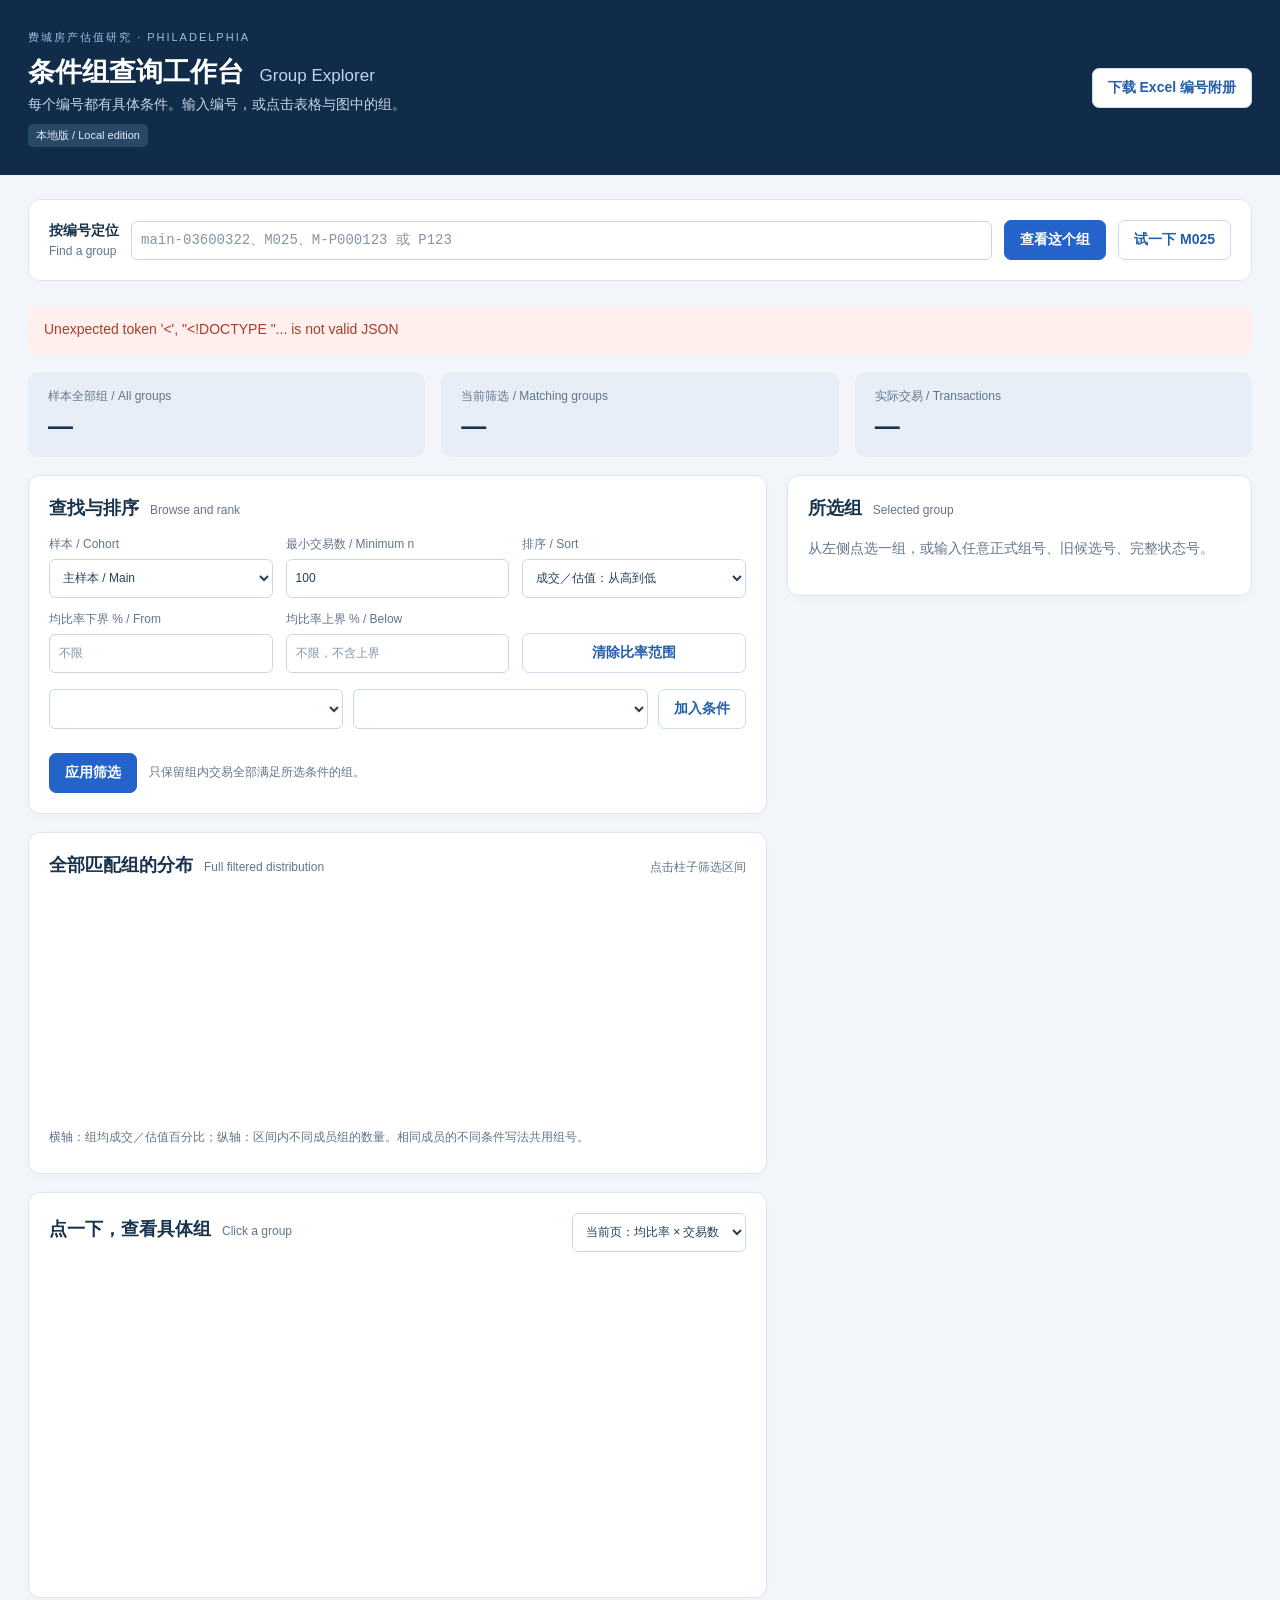
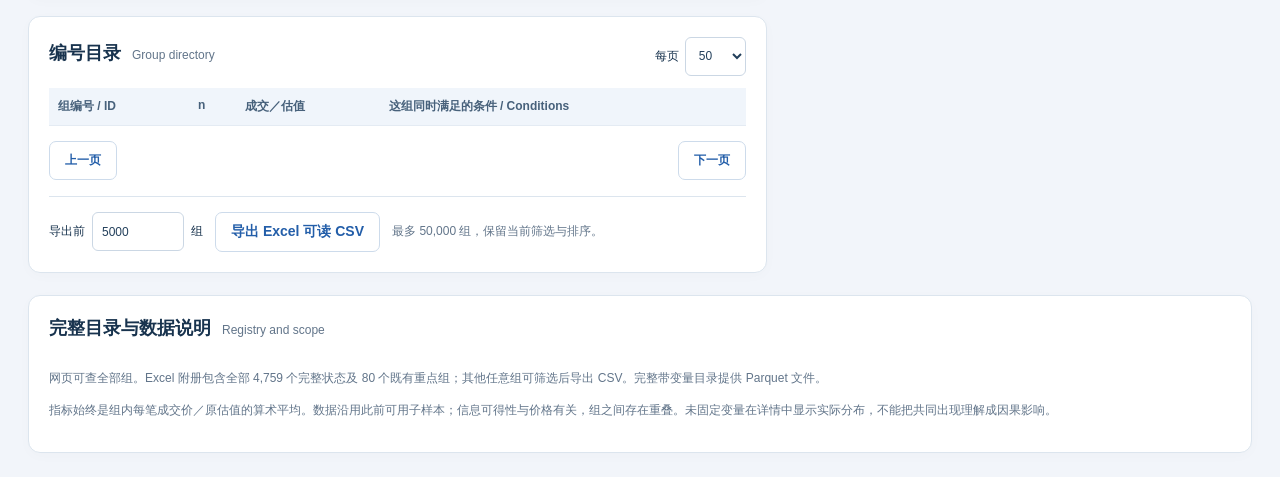
==== workbench/static/index.html @ 3913d10b "Publish Group Explorer with browser and portable local editions" ====
<!doctype html>
<html lang="zh-CN"><head><meta charset="utf-8"><link rel="icon" href="data:,"><meta name="viewport" content="width=device-width,initial-scale=1"><title>条件组查询工作台 · Group Explorer</title><link rel="stylesheet" href="styles.css"><script src="vendor/plotly.min.js" defer></script><script src="query-client.js" defer></script><script src="app.js" defer></script></head>
<body><header><div><span class="eyebrow">费城房产估值研究 · PHILADELPHIA</span><h1>条件组查询工作台 <small>Group Explorer</small></h1><p>每个编号都有具体条件。输入编号，或点击表格与图中的组。</p><span id="editionTag" class="edition-tag"></span></div><a id="companion" class="button secondary">下载编号附册</a></header>
<main><form id="lookupForm" class="lookup panel"><label for="groupInput">按编号定位 <span>Find a group</span></label><input id="groupInput" placeholder="main-03600322、M025、M-P000123 或 P123" autocomplete="off"><button type="submit">查看这个组</button><button id="example" type="button" class="secondary">试一下 M025</button></form>
<div id="loadProgress" class="hint" role="status" aria-live="polite"></div><div id="notice" role="status" aria-live="polite"></div><div id="error" role="alert" hidden></div>
<div class="metrics"><div class="metric"><span>样本全部组 / All groups</span><strong id="totalGroups">—</strong></div><div class="metric"><span>当前筛选 / Matching groups</span><strong id="filteredGroups">—</strong></div><div class="metric"><span>实际交易 / Transactions</span><strong id="salesCount">—</strong></div></div>
<div class="workspace"><section class="explore"><form id="filterForm" class="panel filters"><h2>查找与排序 <small>Browse and rank</small></h2><div class="filter-grid"><label>样本 / Cohort<select id="cohort"><option value="main">主样本 / Main</option><option value="positive_garage">正车库 / Garage</option></select></label><label>最小交易数 / Minimum n<input id="minN" type="number" min="1" value="100"></label><label>排序 / Sort<select id="sort"><option value="high">成交／估值：从高到低</option><option value="low">成交／估值：从低到高</option><option value="support">组内交易数：从多到少</option></select></label><label>均比率下界 % / From<input id="minRatio" type="number" step="any" placeholder="不限"></label><label>均比率上界 % / Below<input id="maxRatio" type="number" step="any" placeholder="不限，不含上界"></label><button id="clearRange" type="button" class="secondary">清除比率范围</button></div>
<div class="condition-picker"><select id="field" aria-label="筛选变量"></select><select id="category" aria-label="变量档位"></select><button id="addCondition" type="button" class="secondary">加入条件</button></div><div id="conditionChips" class="chips"></div><div class="action-row"><button type="submit">应用筛选</button><span class="hint">只保留组内交易全部满足所选条件的组。</span></div></form>
<section class="panel"><div class="section-head"><h2>全部匹配组的分布 <small>Full filtered distribution</small></h2><span class="hint">点击柱子筛选区间</span></div><div id="histogram" class="chart histogram"></div><p class="caption">横轴：组均成交／估值百分比；纵轴：区间内不同成员组的数量。相同成员的不同条件写法共用组号。</p></section>
<section class="panel"><div class="section-head"><h2>点一下，查看具体组 <small>Click a group</small></h2><select id="plotMode" aria-label="图表类型"><option value="page">当前页：均比率 × 交易数</option><option value="tsne">已有高维图谱：t-SNE</option><option value="pca">已有高维图谱：PCA</option></select></div><p id="plotScope" class="caption"></p><div id="scatter" class="chart scatter"></div></section>
<section class="panel"><div class="section-head"><h2>编号目录 <small>Group directory</small></h2><label class="inline-label">每页 <select id="pageSize"><option>25</option><option selected>50</option><option>100</option><option>200</option></select></label></div><div class="table-scroll"><table id="results"><thead><tr><th>组编号 / ID</th><th>n</th><th>成交／估值</th><th>这组同时满足的条件 / Conditions</th></tr></thead><tbody></tbody></table></div><div class="pager"><button id="previous" class="secondary">上一页</button><span id="pageLabel"></span><button id="next" class="secondary">下一页</button></div><div class="exports"><label>导出前 <input id="exportLimit" type="number" min="1" max="50000" value="5000"> 组</label><button id="export" class="secondary">导出 Excel 可读 CSV</button><span class="hint">最多 50,000 组，保留当前筛选与排序。</span></div></section>
</section><aside id="detail" class="panel detail"><h2>所选组 <small>Selected group</small></h2><p class="empty">从左侧点选一组，或输入任意正式组号、旧候选号、完整状态号。</p></aside></div>
<footer class="panel"><h2>完整目录与数据说明 <small>Registry and scope</small></h2><div id="downloads" class="download-links"></div><p id="editionScope"></p><p>指标始终是组内每笔成交价／原估值的算术平均。数据沿用此前可用子样本；信息可得性与价格有关，组之间存在重叠。未固定变量在详情中显示实际分布，不能把共同出现理解成因果影响。</p><p id="version" class="hint"></p></footer></main></body></html>
---- workbench/static/styles.css ----
:root{font-family:Inter,"Microsoft YaHei","Segoe UI",sans-serif;color:#18334e;background:#f2f5fa;font-size:14px;--blue:#2463ca;--border:#dce5ee;--muted:#62758a}*{box-sizing:border-box}body{margin:0}header{padding:28px max(28px,calc((100vw - 1680px)/2));background:#112c49;color:#fff;display:flex;justify-content:space-between;align-items:center;gap:24px}h1{font-size:27px;margin:9px 0 6px}h1 small{font-size:17px;font-weight:400;color:#c0d4ee;margin-left:8px}header p{margin:0;color:#c5d5e6}.eyebrow{font-size:11px;letter-spacing:2px;color:#9bbce5}main{max-width:1736px;margin:auto;padding:24px 28px}button,.button{background:var(--blue);border:1px solid var(--blue);color:white;border-radius:7px;padding:10px 15px;cursor:pointer;font:inherit;text-decoration:none;font-weight:600;white-space:nowrap;display:inline-block}button:hover,.button:hover{filter:brightness(.96)}button:disabled{opacity:.4;cursor:default}.secondary{background:#fff;color:#235ea9;border-color:#cddbeb}button:focus-visible,a:focus-visible,input:focus-visible,select:focus-visible{outline:3px solid #75b5ff;outline-offset:2px}.panel{min-width:0;background:#fff;border:1px solid var(--border);border-radius:12px;padding:20px;box-shadow:0 3px 14px #0a294205}.lookup{display:flex;gap:12px;align-items:center}.lookup label{font-weight:700;flex-shrink:0}.lookup label span{display:block;font-size:12px;font-weight:400;color:var(--muted);margin-top:4px}.lookup input{flex:1;min-width:0;font-family:Consolas,monospace}input,select{min-width:0;border:1px solid #cbd7e4;border-radius:6px;background:#fff;color:#223f5b;min-height:39px;padding:9px;font:inherit;width:100%}input::placeholder{color:#8493a5}.metrics{display:grid;grid-template-columns:repeat(3,1fr);gap:16px;margin:18px 0}.metric{background:#e7eef8;border-radius:10px;padding:16px 20px}.metric span{display:block;color:var(--muted);font-size:12px}.metric strong{display:block;margin-top:7px;font-size:25px;font-variant-numeric:tabular-nums}.workspace{display:grid;grid-template-columns:minmax(0,1.35fr) minmax(380px,.85fr);gap:20px;align-items:start}.explore{display:grid;grid-template-columns:minmax(0,1fr);gap:18px;min-width:0}h2{font-size:18px;margin:0 0 16px}h2 small{color:var(--muted);font-size:12px;font-weight:400;margin-left:6px}.filter-grid{display:grid;grid-template-columns:repeat(3,minmax(0,1fr));gap:13px}.filter-grid label{min-width:0;display:grid;gap:6px;font-size:12px;color:var(--muted)}.filter-grid button{align-self:end}.condition-picker{display:grid;grid-template-columns:minmax(0,1fr) minmax(0,1fr) auto;gap:10px;margin-top:16px}.chips{display:flex;gap:7px;flex-wrap:wrap;margin-top:10px}.chip{background:#e9f1fe;border-color:#d5e5fb;color:#225898;white-space:normal;padding:6px 9px;font-size:12px;max-width:100%;text-align:left}.action-row,.section-head{display:flex;gap:12px;align-items:center;justify-content:space-between}.action-row{margin-top:14px;justify-content:flex-start}.hint,.caption{color:var(--muted);font-size:12px;line-height:1.65}.caption{margin:5px 0}.section-head h2{margin-bottom:6px}.section-head select{width:auto;max-width:48%;font-size:12px}.chart{width:100%;min-width:0}.histogram{height:240px}.scatter{height:320px}.table-scroll{overflow:auto;max-height:590px;margin-top:12px}table{border-collapse:collapse;width:100%;font-size:12px}th{background:#f0f5fb;color:#47617b;text-align:left;position:sticky;top:0;z-index:1}td,th{padding:10px 9px;border-bottom:1px solid #e4ebf3;vertical-align:top}td:nth-child(1){font-family:Consolas,monospace;min-width:150px}td:nth-child(2),td:nth-child(3){font-variant-numeric:tabular-nums;white-space:nowrap}.group-row{cursor:pointer}.group-row:hover{background:#f2f7ff}.group-row.active{background:#e9f2ff;box-shadow:inset 3px 0 var(--blue)}.group-row td:last-child{min-width:240px;line-height:1.55}.inline-label{display:flex;align-items:center;gap:6px;font-size:12px}.inline-label select{max-width:none}.pager{display:flex;justify-content:space-between;align-items:center;gap:9px;margin-top:15px;font-size:12px}.exports{display:flex;flex-wrap:wrap;gap:12px;align-items:center;border-top:1px solid var(--border);padding-top:15px;margin-top:16px}.exports label{display:flex;gap:7px;align-items:center;font-size:12px}.exports input{width:92px}.detail{position:sticky;top:15px;max-height:calc(100vh - 30px);overflow:auto;min-width:0;scroll-margin-top:15px}.detail .identifier{font-family:Consolas,monospace;font-size:20px;font-weight:700;overflow-wrap:anywhere;margin:5px 0 8px}.badge{display:inline-block;border-radius:5px;background:#edf2f8;color:#47617b;font-size:12px;padding:4px 7px;margin:0 5px 5px 0}.detail-kpis{display:flex;gap:12px;padding:16px 0;border-top:1px solid var(--border);border-bottom:1px solid var(--border);margin-top:12px}.detail-kpis>div{flex:1;min-width:0}.detail-kpis span{display:block;font-size:11px;color:var(--muted)}.detail-kpis strong{display:block;font-size:23px;margin-top:5px}.detail h3{font-size:14px;margin:21px 0 10px}.conditions-list{margin:0;padding:0;list-style:none}.conditions-list li{padding:9px 10px;margin:6px 0;background:#f4f7fb;border-radius:6px;line-height:1.6}.conditions-list .variable{font-size:11px;color:var(--muted);display:block}.conditions-list .value{font-weight:650}.detail details{margin:14px 0;border:1px solid #e3eaf2;border-radius:7px;padding:11px}.detail summary{cursor:pointer;font-weight:600;font-size:12px;line-height:1.6}.detail table{font-size:11px}.detail td:first-child{font-family:inherit;min-width:0}.distribution-row{display:grid;grid-template-columns:minmax(100px,1fr) 58px 69px;gap:6px;align-items:center;padding:8px 0;font-size:11px}.distribution-label{overflow-wrap:anywhere}.track{height:5px;background:#edf1f6;margin-top:5px;border-radius:3px;overflow:hidden}.track i{display:block;height:100%;background:#6296da}.fixed-label{font-size:10px;color:#677f99;font-weight:400}.member-table{max-height:250px;overflow:auto}.empty{line-height:1.8;color:var(--muted)}#notice{min-height:5px;color:#436681;font-size:12px;margin:10px 0}#error{background:#ffefed;color:#ac3c2e;padding:12px 16px;border-radius:7px;margin:10px 0;line-height:1.7}.download-links{display:flex;flex-wrap:wrap;gap:12px}.download-links a{overflow-wrap:anywhere;color:#2463ca}.download-links a:hover{text-decoration:none}footer{margin-top:22px}footer p{color:var(--muted);font-size:12px;line-height:1.7}.detail .action-row{flex-wrap:wrap}.detail .action-row button{font-size:12px;padding:7px 11px}.loading{opacity:.5;pointer-events:none}a{color:#2463ca}
@media(max-width:1120px){.workspace{grid-template-columns:minmax(0,1fr)}.detail{position:static;max-height:none}.detail-kpis strong{font-size:25px}header{padding:22px}main{padding:18px 20px}.lookup{flex-wrap:wrap}.lookup label{width:100%}.lookup input{min-width:55%}}
@media(max-width:600px){header{display:block;padding:20px 16px}h1{font-size:22px}h1 small{display:block;margin:6px 0 0;font-size:14px}header .button{margin-top:15px}main{padding:14px 12px}.panel{padding:15px}.lookup{gap:8px}.lookup input{flex-basis:100%;font-size:12px}.metrics{gap:7px;margin:12px 0}.metric{padding:12px 9px}.metric strong{font-size:19px}.metric span{font-size:10px}.filter-grid{grid-template-columns:repeat(2,minmax(0,1fr))}.condition-picker{grid-template-columns:minmax(0,1fr)}.section-head{display:block}.section-head select{width:100%;max-width:none;margin-top:6px}.histogram{height:215px}.scatter{height:285px}.action-row{flex-wrap:wrap}.pager button{padding:8px}.detail-kpis strong{font-size:20px}.detail .identifier{font-size:18px}.download-links{display:grid}.inline-label{margin-top:10px}.inline-label select{width:85px}}
@media(prefers-reduced-motion:reduce){*{scroll-behavior:auto!important}}
.edition-tag{display:inline-block;margin-top:10px;font-size:11px;padding:4px 8px;background:#294866;color:#e1edfc;border-radius:5px}#loadProgress:empty{display:none}#loadProgress{padding:8px 12px;margin-top:10px;background:#e8f2ff;border-radius:6px}
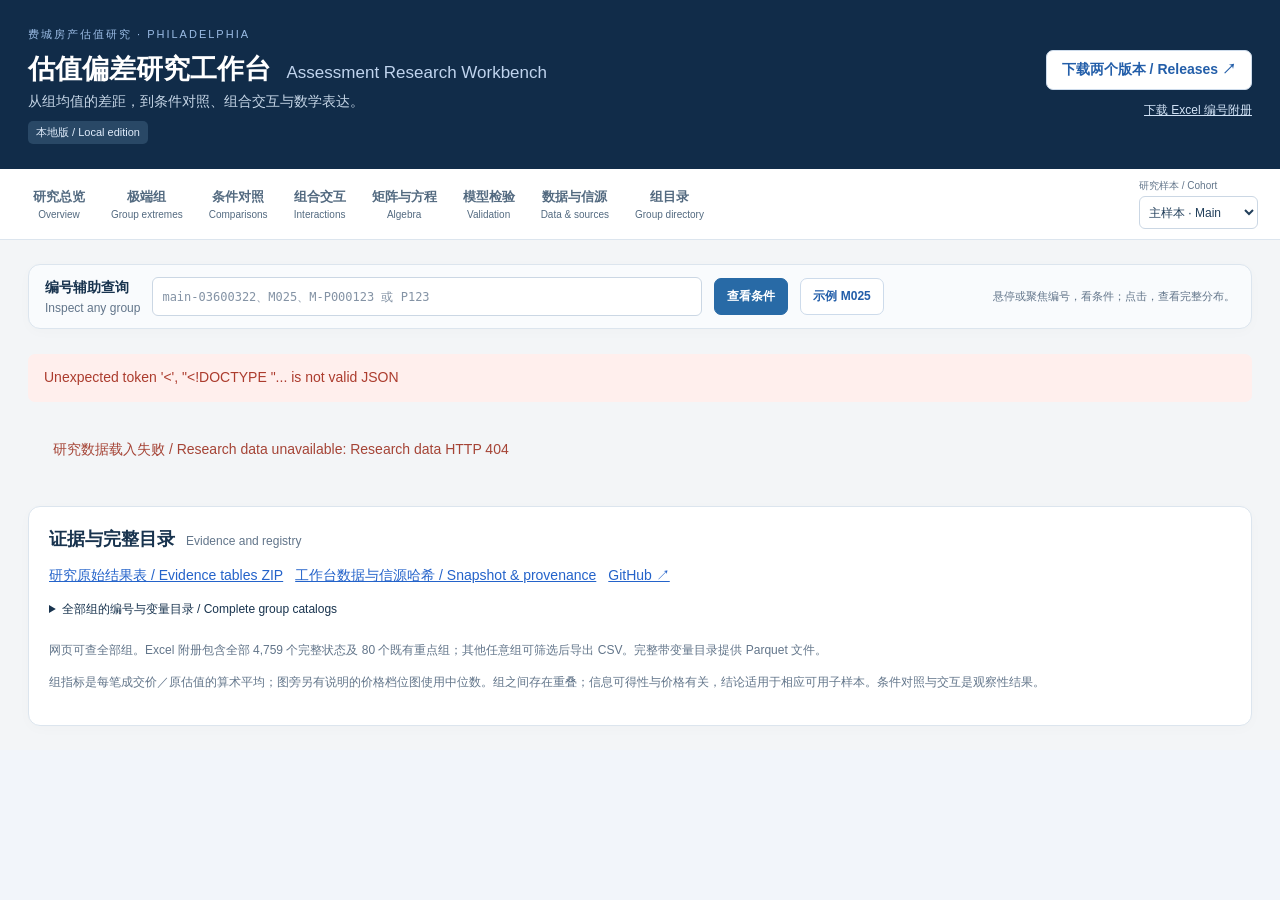
==== commit 056ecf4d: "Build full assessment research workbench with linked group explanations" ====
--- a/workbench/static/index.html
+++ b/workbench/static/index.html
@@ -1,13 +1,16 @@
 <!doctype html>
-<html lang="zh-CN"><head><meta charset="utf-8"><link rel="icon" href="data:,"><meta name="viewport" content="width=device-width,initial-scale=1"><title>条件组查询工作台 · Group Explorer</title><link rel="stylesheet" href="styles.css"><script src="vendor/plotly.min.js" defer></script><script src="query-client.js" defer></script><script src="app.js" defer></script></head>
-<body><header><div><span class="eyebrow">费城房产估值研究 · PHILADELPHIA</span><h1>条件组查询工作台 <small>Group Explorer</small></h1><p>每个编号都有具体条件。输入编号，或点击表格与图中的组。</p><span id="editionTag" class="edition-tag"></span></div><a id="companion" class="button secondary">下载编号附册</a></header>
-<main><form id="lookupForm" class="lookup panel"><label for="groupInput">按编号定位 <span>Find a group</span></label><input id="groupInput" placeholder="main-03600322、M025、M-P000123 或 P123" autocomplete="off"><button type="submit">查看这个组</button><button id="example" type="button" class="secondary">试一下 M025</button></form>
+<html lang="zh-CN"><head><meta charset="utf-8"><link rel="icon" href="data:,"><meta name="viewport" content="width=device-width,initial-scale=1"><meta name="description" content="Interactive research on Philadelphia assessment bias: group extremes, conditional comparisons, interactions, algebra, validation and data coverage."><title>费城估值研究工作台 · Assessment Research Workbench</title><link rel="stylesheet" href="styles.css?v=1.1.0"><link rel="stylesheet" href="research.css?v=1.1.0"><script src="vendor/plotly.min.js" defer></script><script src="query-client.js" defer></script><script src="app.js?v=1.1.0" defer></script><script src="research.js?v=1.1.0" defer></script></head>
+<body><a class="skip-link" href="#researchHost">跳到分析 / Skip to analysis</a><header><div><span class="eyebrow">费城房产估值研究 · PHILADELPHIA</span><h1>估值偏差研究工作台 <small>Assessment Research Workbench</small></h1><p>从组均值的差距，到条件对照、组合交互与数学表达。</p><span id="editionTag" class="edition-tag"></span></div><div class="header-actions"><a class="button secondary" href="https://github.com/BIOcanse/philadelphia-assessment-group-explorer/releases/latest" target="_blank" rel="noopener">下载两个版本 / Releases ↗</a><a id="companion" class="text-link">下载编号附册</a></div></header>
+<div class="workbench-toolbar"><nav id="researchNav" aria-label="研究视图 / Research views"></nav><label class="cohort-control">研究样本 / Cohort<select id="researchCohort"><option value="main">主样本 · Main</option><option value="positive_garage">正车库 · Garage</option></select></label></div>
+<main><form id="lookupForm" class="lookup panel"><label for="groupInput">编号辅助查询 <span>Inspect any group</span></label><input id="groupInput" placeholder="main-03600322、M025、M-P000123 或 P123" autocomplete="off"><button type="submit">查看条件</button><button id="example" type="button" class="secondary">示例 M025</button><span class="lookup-help">悬停或聚焦编号，看条件；点击，查看完整分布。</span></form>
 <div id="loadProgress" class="hint" role="status" aria-live="polite"></div><div id="notice" role="status" aria-live="polite"></div><div id="error" role="alert" hidden></div>
+<section id="researchHost" tabindex="-1" aria-live="polite"><p class="empty">正在载入已有研究结果 / Loading research…</p></section>
+<section id="directoryPanel" hidden aria-label="完整组目录 / Full group directory">
 <div class="metrics"><div class="metric"><span>样本全部组 / All groups</span><strong id="totalGroups">—</strong></div><div class="metric"><span>当前筛选 / Matching groups</span><strong id="filteredGroups">—</strong></div><div class="metric"><span>实际交易 / Transactions</span><strong id="salesCount">—</strong></div></div>
 <div class="workspace"><section class="explore"><form id="filterForm" class="panel filters"><h2>查找与排序 <small>Browse and rank</small></h2><div class="filter-grid"><label>样本 / Cohort<select id="cohort"><option value="main">主样本 / Main</option><option value="positive_garage">正车库 / Garage</option></select></label><label>最小交易数 / Minimum n<input id="minN" type="number" min="1" value="100"></label><label>排序 / Sort<select id="sort"><option value="high">成交／估值：从高到低</option><option value="low">成交／估值：从低到高</option><option value="support">组内交易数：从多到少</option></select></label><label>均比率下界 % / From<input id="minRatio" type="number" step="any" placeholder="不限"></label><label>均比率上界 % / Below<input id="maxRatio" type="number" step="any" placeholder="不限，不含上界"></label><button id="clearRange" type="button" class="secondary">清除比率范围</button></div>
 <div class="condition-picker"><select id="field" aria-label="筛选变量"></select><select id="category" aria-label="变量档位"></select><button id="addCondition" type="button" class="secondary">加入条件</button></div><div id="conditionChips" class="chips"></div><div class="action-row"><button type="submit">应用筛选</button><span class="hint">只保留组内交易全部满足所选条件的组。</span></div></form>
 <section class="panel"><div class="section-head"><h2>全部匹配组的分布 <small>Full filtered distribution</small></h2><span class="hint">点击柱子筛选区间</span></div><div id="histogram" class="chart histogram"></div><p class="caption">横轴：组均成交／估值百分比；纵轴：区间内不同成员组的数量。相同成员的不同条件写法共用组号。</p></section>
 <section class="panel"><div class="section-head"><h2>点一下，查看具体组 <small>Click a group</small></h2><select id="plotMode" aria-label="图表类型"><option value="page">当前页：均比率 × 交易数</option><option value="tsne">已有高维图谱：t-SNE</option><option value="pca">已有高维图谱：PCA</option></select></div><p id="plotScope" class="caption"></p><div id="scatter" class="chart scatter"></div></section>
 <section class="panel"><div class="section-head"><h2>编号目录 <small>Group directory</small></h2><label class="inline-label">每页 <select id="pageSize"><option>25</option><option selected>50</option><option>100</option><option>200</option></select></label></div><div class="table-scroll"><table id="results"><thead><tr><th>组编号 / ID</th><th>n</th><th>成交／估值</th><th>这组同时满足的条件 / Conditions</th></tr></thead><tbody></tbody></table></div><div class="pager"><button id="previous" class="secondary">上一页</button><span id="pageLabel"></span><button id="next" class="secondary">下一页</button></div><div class="exports"><label>导出前 <input id="exportLimit" type="number" min="1" max="50000" value="5000"> 组</label><button id="export" class="secondary">导出 Excel 可读 CSV</button><span class="hint">最多 50,000 组，保留当前筛选与排序。</span></div></section>
-</section><aside id="detail" class="panel detail"><h2>所选组 <small>Selected group</small></h2><p class="empty">从左侧点选一组，或输入任意正式组号、旧候选号、完整状态号。</p></aside></div>
-<footer class="panel"><h2>完整目录与数据说明 <small>Registry and scope</small></h2><div id="downloads" class="download-links"></div><p id="editionScope"></p><p>指标始终是组内每笔成交价／原估值的算术平均。数据沿用此前可用子样本；信息可得性与价格有关，组之间存在重叠。未固定变量在详情中显示实际分布，不能把共同出现理解成因果影响。</p><p id="version" class="hint"></p></footer></main></body></html>
+</section></div></section>
+<footer class="panel"><h2>证据与完整目录 <small>Evidence and registry</small></h2><div class="download-links"><a href="research-sources.zip">研究原始结果表 / Evidence tables ZIP</a><a href="research-data.json" download>工作台数据与信源哈希 / Snapshot & provenance</a><a href="https://github.com/BIOcanse/philadelphia-assessment-group-explorer" target="_blank" rel="noopener">GitHub ↗</a></div><details><summary>全部组的编号与变量目录 / Complete group catalogs</summary><div id="downloads" class="download-links"></div></details><p id="editionScope"></p><p>组指标是每笔成交价／原估值的算术平均；图旁另有说明的价格档位图使用中位数。组之间存在重叠；信息可得性与价格有关，结论适用于相应可用子样本。条件对照与交互是观察性结果。</p><p id="version" class="hint"></p></footer></main><dialog id="groupDialog" aria-label="组的完整信息 / Group details"><div class="dialog-toolbar"><span>条件与成员 / Conditions & members</span><button id="closeGroup" class="secondary" aria-label="关闭组详情 / Close group details">关闭 / Close ×</button></div><aside id="detail" class="detail"><p class="empty">选择一个组 / Select a group</p></aside></dialog><div id="groupTooltip" role="tooltip" hidden></div></body></html>
--- a/workbench/static/research.css
+++ b/workbench/static/research.css
@@ -0,0 +1,7 @@
+:root{--ink:#18334e;--orange:#bd7133;--pale:#edf3f9;--blue:#286aa6;--line:#dce5ee}body{background:#f3f5f7}header{padding-top:25px;padding-bottom:25px}.header-actions{display:flex;gap:12px;align-items:flex-end;flex-direction:column}.text-link{color:#d2e3f6;font-size:12px}.workbench-toolbar{position:sticky;top:0;z-index:8;display:flex;justify-content:space-between;gap:14px;align-items:center;background:#fff;border-bottom:1px solid var(--line);padding:10px max(22px,calc((100vw - 1680px)/2))}#researchNav{display:flex;gap:4px;overflow:auto;min-width:0}#researchNav button{border:0;border-radius:6px;background:transparent;color:#536a80;padding:9px 11px;font-size:13px}#researchNav button small{display:block;font-size:10px;font-weight:400;margin-top:3px}#researchNav button[aria-current=page]{background:#e7eff8;color:#164f84}.cohort-control{display:grid;gap:3px;font-size:10px;color:var(--muted);flex-shrink:0}.cohort-control select{font-size:12px;padding:5px;min-height:33px}.lookup{padding:12px 16px;background:#f9fbfd}.lookup button{font-size:12px;padding:9px 12px}.lookup input{max-width:550px;font-size:12px}.lookup-help{font-size:11px;color:var(--muted);margin-left:auto;line-height:1.6}#researchHost{outline:none}#researchHost:empty{display:none}.view-heading{display:flex;justify-content:space-between;align-items:flex-start;gap:22px;margin:28px 0 17px}.view-heading h2{font-size:26px;margin:4px 0 10px;color:#18334e;letter-spacing:-.5px}.view-heading .subheading{font-size:13px;font-weight:400;color:#6c8195;display:block;margin-top:7px;letter-spacing:0}.view-heading p{font-size:13px;line-height:1.8;color:#61758a;margin:0;max-width:980px}.section-index{font-size:10px;color:#527eaa;font-weight:700;letter-spacing:1.5px}.scope-pill{background:#e6edf4;padding:7px 10px;border-radius:5px;font-size:11px;white-space:nowrap;margin-top:10px;color:#526b83}.research-grid{display:grid;grid-template-columns:repeat(2,minmax(0,1fr));gap:18px;margin:18px 0}.research-grid .span-2{grid-column:1/-1}.research-panel{min-width:0;background:white;border:1px solid var(--line);border-radius:10px;padding:22px}.research-panel h3{font-size:16px;margin:0 0 7px;color:#233d55}.research-panel h3 small{display:block;font-size:11px;font-weight:400;color:var(--muted);margin-top:5px}.research-chart{height:345px;width:100%;min-width:0;margin:12px 0}.research-chart.tall{height:425px}.research-chart.matrix{height:460px}.chart-tools{display:flex;justify-content:flex-end;gap:9px;align-items:center;margin-top:8px;flex-wrap:wrap}.chart-tools button{font-size:11px;padding:6px 9px;font-weight:400}.source-caption{font-size:10px;color:#738397;line-height:1.6;overflow-wrap:anywhere;margin:8px 0 0}.evidence-note{background:#f3f6fa;border-left:3px solid #96b2cd;padding:12px 15px;font-size:12px;line-height:1.8;color:#50677c;margin:13px 0}.evidence-note strong{color:#23445e}.evidence-note.warm{border-color:#bf844e;background:#faf5ef}.stat-grid{display:grid;grid-template-columns:repeat(4,minmax(0,1fr));gap:14px;margin:17px 0}.stat-card{padding:18px 20px;border:1px solid var(--line);border-radius:9px;background:#fff}.stat-card .stat-label{font-size:11px;color:#62768a;line-height:1.5}.stat-card strong{display:block;font-size:28px;letter-spacing:-.5px;margin:9px 0 6px;font-variant-numeric:tabular-nums;font-weight:650}.stat-card p{font-size:11px;line-height:1.6;color:#6b7d8f;margin:0}.research-controls{display:flex;gap:16px;align-items:end;flex-wrap:wrap;margin:16px 0 9px}.research-controls label{display:grid;gap:6px;font-size:11px;color:var(--muted);min-width:145px;flex:1}.research-controls select,.research-controls input{font-size:12px}.research-controls label.wide{flex:3;min-width:270px}.research-controls .check-label{display:flex;align-items:center;gap:8px;min-height:39px;flex:0 0 auto}.check-label input{width:16px;min-height:18px}.research-controls button{font-size:12px}.research-table{max-height:380px;overflow:auto;margin-top:16px}.research-table td,.research-table th{font-size:11px;padding:10px;line-height:1.6}.research-table td:first-child{font-family:inherit;min-width:0}.research-table td{white-space:normal!important}.research-table th{z-index:1}.research-table .number{font-variant-numeric:tabular-nums;white-space:nowrap!important}.group-ref{border:0;background:transparent!important;border-bottom:1px dotted #8ba8c3;border-radius:0;font-family:Consolas,monospace;color:#235d91;padding:1px 0;font-size:12px;white-space:normal;overflow-wrap:anywhere;font-weight:600;text-align:left}.group-ref:hover{color:#122f4a;background:#eaf2fb!important}.group-ref .badge{font-family:inherit}.research-id-cell{min-width:165px}.research-table .conditions-cell{min-width:245px;max-width:540px;font-size:11px;line-height:1.7;color:#4f667e}.mini-note{display:block;margin-top:6px;font-size:11px;color:var(--muted);line-height:1.65}.jump-grid{display:grid;grid-template-columns:repeat(3,1fr);gap:12px;margin:20px 0}.jump-card{background:#fff;border:1px solid var(--line);border-radius:8px;padding:17px;text-align:left;white-space:normal;color:#224763;font-size:14px}.jump-card span{display:block;font-size:11px;font-weight:400;line-height:1.7;margin-top:8px;color:#657b90}.jump-card:hover{border-color:#86a7c7}.equation{font-family:Cambria,Georgia,serif;font-size:24px;line-height:1.9;margin:12px 0;background:#f4f7fa;padding:14px 18px;color:#24455f;overflow:auto;white-space:nowrap}.equation small{font-size:15px}.cell-grid{display:grid;grid-template-columns:1fr 1fr;gap:10px;margin:15px 0}.cell-card{border:1px solid #dce6ef;background:#f8fafc;border-radius:8px;padding:13px}.cell-card .cell-label{font-size:11px;color:#72869a}.cell-card strong{font-size:22px;display:block;margin:8px 0}.cell-card .group-ref{font-size:11px}.cell-card p{font-size:11px;color:#60768c;line-height:1.7;margin:7px 0}.research-table tr[data-interaction]{cursor:pointer}.research-table tr[data-interaction]:hover{background:#edf5ff}.research-table tr.selected{background:#e6f0fc}.view-error{padding:25px;color:#a54436}.workspace{display:block}.explore{grid-template-columns:repeat(2,minmax(0,1fr))}.explore>.filters,.explore>section:last-child{grid-column:1/-1}.explore>section:last-child .table-scroll{max-height:560px}.explore .scatter{height:290px}.explore .histogram{height:270px}.group-row td:first-child{min-width:200px}.group-row td:last-child{min-width:360px}.skip-link{position:absolute;top:-60px;left:16px;background:white;padding:10px;z-index:100}.skip-link:focus{top:8px}#groupDialog{border:1px solid #cbd9e5;border-radius:13px;padding:0;width:min(810px,calc(100vw - 24px));max-height:calc(100dvh - 34px);color:var(--ink);box-shadow:0 25px 100px #152d4655}#groupDialog::backdrop{background:#142e496b}#groupDialog .detail{position:static;max-height:calc(100dvh - 106px);padding:22px;border:0;overflow:auto}.dialog-toolbar{display:flex;justify-content:space-between;align-items:center;gap:12px;padding:12px 18px;background:#f0f5fa;border-bottom:1px solid var(--line);font-size:12px}.dialog-toolbar button{font-size:12px;padding:7px 12px}#groupTooltip{position:fixed;z-index:10000;background:#112d49;color:#fff;border:1px solid #4b7193;border-radius:9px;padding:14px 17px;max-width:min(530px,calc(100vw - 24px));max-height:min(580px,calc(100dvh - 32px));overflow:auto;box-shadow:0 8px 28px #0b284044;font-size:11px;line-height:1.7}#groupTooltip strong{display:block;font-size:13px;font-family:Consolas,monospace}#groupTooltip .tooltip-stats{display:flex;gap:18px;color:#a9cee9;margin:7px 0 10px}#groupTooltip ul{margin:0;padding-left:16px}#groupTooltip li{padding:3px 0}#groupTooltip .tooltip-hint{font-size:10px;color:#b2c5d9;margin-top:10px}footer details{margin-top:16px}footer summary{font-size:12px;cursor:pointer;margin-bottom:10px}.pill{display:inline-block;font-size:10px;border-radius:4px;padding:3px 7px;background:#eef3f8;color:#53708b}.pill.warm{background:#f9eee1;color:#99632a}[hidden]{display:none!important}
+@media(min-width:1550px){.research-chart{height:370px}}@media(max-width:1200px){.workbench-toolbar{padding:9px 20px;align-items:stretch}.cohort-control{min-width:130px}#researchNav button{padding:8px}.lookup-help{display:none}.view-heading h2{font-size:23px}.stat-card strong{font-size:25px}.research-panel{padding:18px}}@media(max-width:850px){.workbench-toolbar{display:block;padding:8px 12px}.cohort-control{display:flex;align-items:center;justify-content:flex-end;gap:10px;margin-top:7px}.cohort-control select{width:180px}#researchNav{scrollbar-width:thin}.research-grid{grid-template-columns:1fr}.research-grid .span-2{grid-column:auto}.stat-grid{grid-template-columns:repeat(2,1fr)}.jump-grid{grid-template-columns:repeat(2,1fr)}.explore{grid-template-columns:1fr}.view-heading{display:block}.scope-pill{display:inline-block}.header-actions{align-items:flex-start;margin-top:15px}.header-actions .button{margin-top:0}.research-chart.matrix{height:420px}.research-controls label.wide{min-width:210px}}@media(max-width:520px){.view-heading{margin-top:21px}.view-heading h2{font-size:22px}.view-heading p{font-size:12px}.research-panel{padding:15px}.stat-grid{gap:9px}.stat-card{padding:14px}.stat-card strong{font-size:23px}.jump-grid{grid-template-columns:1fr}.research-chart{height:320px}.research-chart.tall{height:385px}.research-chart.matrix{height:350px}.research-controls{gap:10px}.research-controls label{min-width:120px}.cell-card{padding:11px}.cell-card strong{font-size:20px}.cell-card .group-ref{font-size:10px}#groupDialog .detail{padding:16px}.equation{font-size:21px}.research-table{max-height:360px}}
+
+#researchHost,#selectedInteraction{scroll-margin-top:100px}@media(max-width:850px){#researchHost,#selectedInteraction{scroll-margin-top:145px}}
+
+/* Desktop research reading scale. */
+.research-panel h3{font-size:17px}.research-table td,.research-table th{font-size:12px}.research-table .conditions-cell{font-size:12px}.group-ref{font-size:13px}.stat-card .stat-label,.stat-card p,.research-controls label{font-size:12px}.research-controls select,.research-controls input{font-size:13px}.research-chart{height:390px}.research-chart.matrix{height:540px}.source-caption{font-size:11px}.cell-card p,.cell-card .cell-label{font-size:12px}.cell-card .group-ref{font-size:12px}#groupDialog{width:min(980px,calc(100vw - 48px))}
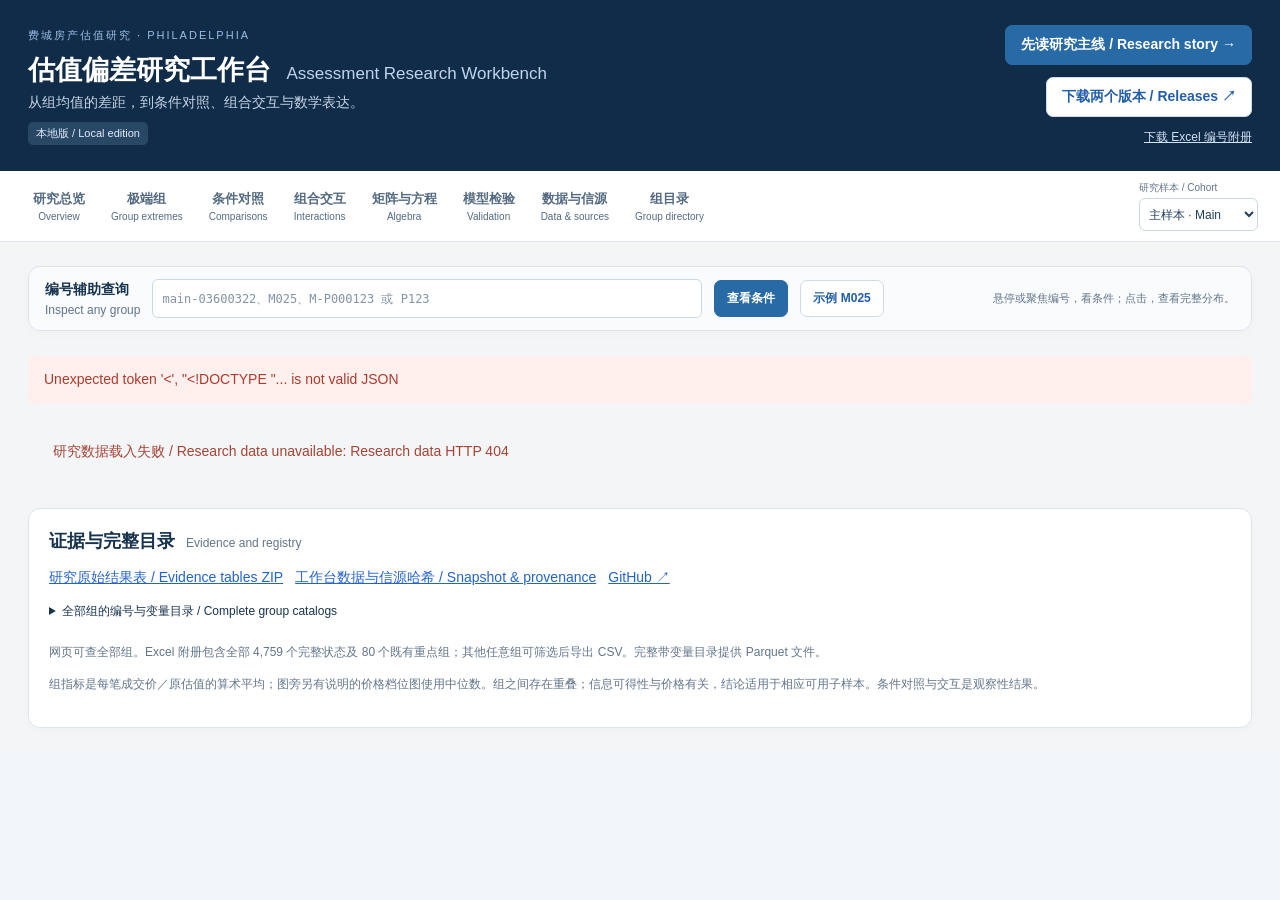
==== commit 682bc7fd: "Add a dedicated research narrative with statistical evidence and conclusions" ====
--- a/workbench/static/index.html
+++ b/workbench/static/index.html
@@ -1,6 +1,6 @@
 <!doctype html>
 <html lang="zh-CN"><head><meta charset="utf-8"><link rel="icon" href="data:,"><meta name="viewport" content="width=device-width,initial-scale=1"><meta name="description" content="Interactive research on Philadelphia assessment bias: group extremes, conditional comparisons, interactions, algebra, validation and data coverage."><title>费城估值研究工作台 · Assessment Research Workbench</title><link rel="stylesheet" href="styles.css?v=1.1.0"><link rel="stylesheet" href="research.css?v=1.1.0"><script src="vendor/plotly.min.js" defer></script><script src="query-client.js" defer></script><script src="app.js?v=1.1.0" defer></script><script src="research.js?v=1.1.0" defer></script></head>
-<body><a class="skip-link" href="#researchHost">跳到分析 / Skip to analysis</a><header><div><span class="eyebrow">费城房产估值研究 · PHILADELPHIA</span><h1>估值偏差研究工作台 <small>Assessment Research Workbench</small></h1><p>从组均值的差距，到条件对照、组合交互与数学表达。</p><span id="editionTag" class="edition-tag"></span></div><div class="header-actions"><a class="button secondary" href="https://github.com/BIOcanse/philadelphia-assessment-group-explorer/releases/latest" target="_blank" rel="noopener">下载两个版本 / Releases ↗</a><a id="companion" class="text-link">下载编号附册</a></div></header>
+<body><a class="skip-link" href="#researchHost">跳到分析 / Skip to analysis</a><header><div><span class="eyebrow">费城房产估值研究 · PHILADELPHIA</span><h1>估值偏差研究工作台 <small>Assessment Research Workbench</small></h1><p>从组均值的差距，到条件对照、组合交互与数学表达。</p><span id="editionTag" class="edition-tag"></span></div><div class="header-actions"><a class="button" href="research-story.html">先读研究主线 / Research story →</a><a class="button secondary" href="https://github.com/BIOcanse/philadelphia-assessment-group-explorer/releases/latest" target="_blank" rel="noopener">下载两个版本 / Releases ↗</a><a id="companion" class="text-link">下载编号附册</a></div></header>
 <div class="workbench-toolbar"><nav id="researchNav" aria-label="研究视图 / Research views"></nav><label class="cohort-control">研究样本 / Cohort<select id="researchCohort"><option value="main">主样本 · Main</option><option value="positive_garage">正车库 · Garage</option></select></label></div>
 <main><form id="lookupForm" class="lookup panel"><label for="groupInput">编号辅助查询 <span>Inspect any group</span></label><input id="groupInput" placeholder="main-03600322、M025、M-P000123 或 P123" autocomplete="off"><button type="submit">查看条件</button><button id="example" type="button" class="secondary">示例 M025</button><span class="lookup-help">悬停或聚焦编号，看条件；点击，查看完整分布。</span></form>
 <div id="loadProgress" class="hint" role="status" aria-live="polite"></div><div id="notice" role="status" aria-live="polite"></div><div id="error" role="alert" hidden></div>
